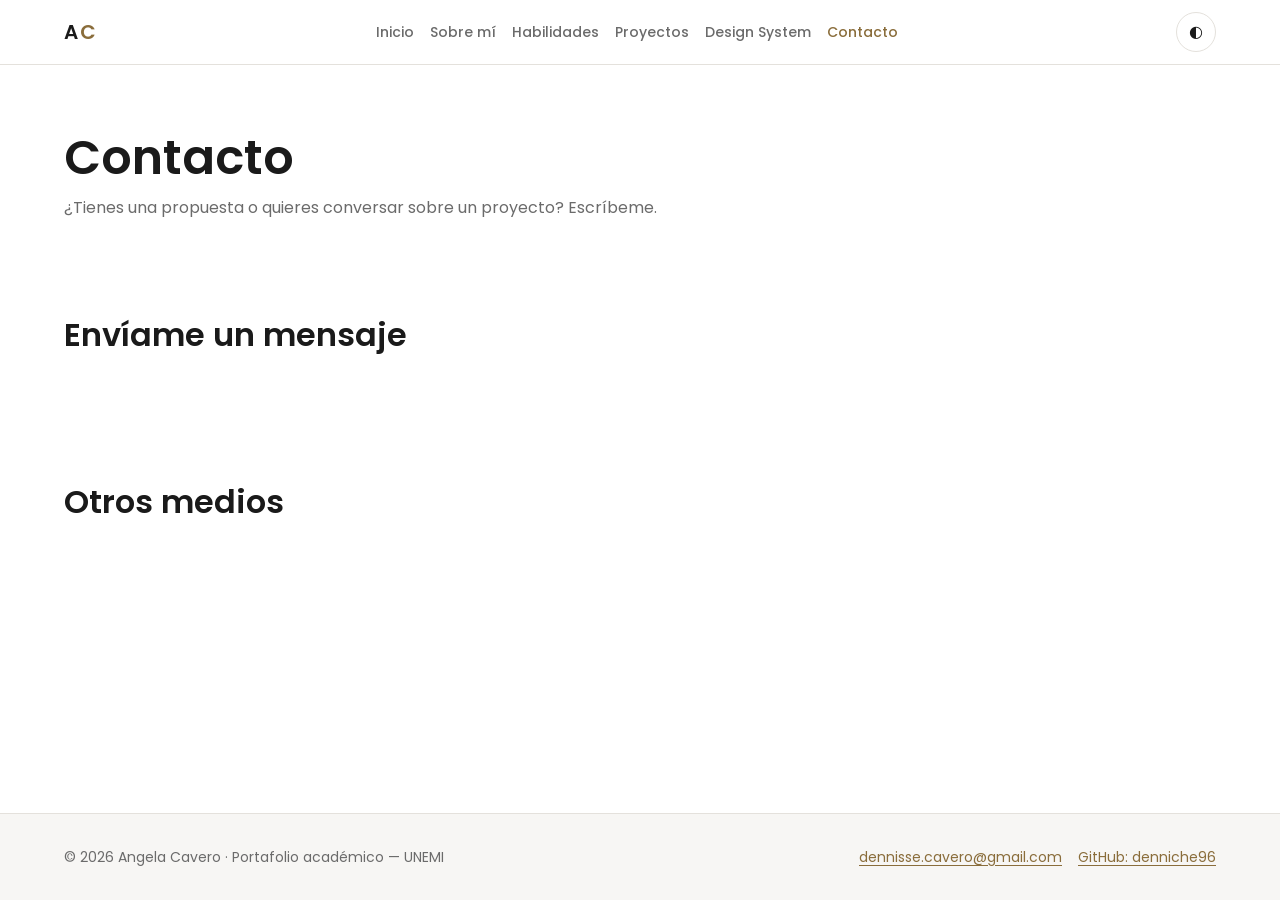
==== contacto.html @ da80fa1f "Estructura inicial del proyecto Páginas base con HTML semántico y SEO, sistema de variables CSS, est" ====
<!DOCTYPE html>
<html lang="es">
<head>
  <meta charset="UTF-8">
  <meta name="viewport" content="width=device-width, initial-scale=1">
  <title>Contacto | Angela Cavero</title>
  <meta name="description" content="Contacta a Angela Cavero, estudiante de Ingeniería en Software, mediante el formulario o su correo profesional.">
  <meta name="author" content="Angela Cavero">

  <!-- Open Graph -->
  <meta property="og:type" content="website">
  <meta property="og:title" content="Contacto | Angela Cavero">
  <meta property="og:description" content="Escríbeme para colaborar en proyectos o conversar sobre desarrollo web.">
  <meta property="og:image" content="img/avatar.svg">
  <meta property="og:locale" content="es_EC">

  <link rel="icon" href="img/favicon.svg" type="image/svg+xml">

  <link rel="preconnect" href="https://fonts.googleapis.com">
  <link rel="preconnect" href="https://fonts.gstatic.com" crossorigin>
  <link rel="stylesheet" href="https://fonts.googleapis.com/css2?family=Poppins:wght@400;500;600&display=swap">

  <link rel="stylesheet" href="css/variables.css">
  <link rel="stylesheet" href="css/style.css">
  <script src="js/main.js" defer></script>
</head>
<body>
  <a class="skip-link" href="#contenido">Saltar al contenido principal</a>

  <header class="site-header">
    <nav class="navbar container" aria-label="Navegación principal">
      <a class="navbar__logo" href="index.html" aria-label="Angela Cavero, ir al inicio">A<span>C</span></a>

      <ul class="navbar__menu" id="menu-principal">
        <li><a class="navbar__link" href="index.html">Inicio</a></li>
        <li><a class="navbar__link" href="sobre-mi.html">Sobre mí</a></li>
        <li><a class="navbar__link" href="skills.html">Habilidades</a></li>
        <li><a class="navbar__link" href="proyectos.html">Proyectos</a></li>
        <li><a class="navbar__link" href="design-system.html">Design System</a></li>
        <li><a class="navbar__link" href="contacto.html" aria-current="page">Contacto</a></li>
      </ul>

      <div class="navbar__actions">
        <button class="icon-button theme-toggle" type="button" aria-label="Activar modo oscuro" aria-pressed="false">◐</button>
        <button class="icon-button navbar__toggle" type="button" aria-label="Abrir menú" aria-expanded="false" aria-controls="menu-principal">☰</button>
      </div>
    </nav>
  </header>

  <main id="contenido">
    <header class="page-header container">
      <h1>Contacto</h1>
      <p class="text-muted">¿Tienes una propuesta o quieres conversar sobre un proyecto? Escríbeme.</p>
    </header>

    <section class="section container" aria-labelledby="formulario-titulo">
      <h2 id="formulario-titulo">Envíame un mensaje</h2>
      <!-- Paso 4: formulario (nombre, correo, mensaje) con <label> asociados -->
    </section>

    <aside class="section container" aria-labelledby="otros-medios-titulo">
      <h2 id="otros-medios-titulo">Otros medios</h2>
      <!-- Paso 4: correo profesional y GitHub -->
    </aside>
  </main>

  <footer class="site-footer">
    <div class="container site-footer__inner">
      <p>&copy; 2026 Angela Cavero · Portafolio académico — UNEMI</p>
      <ul class="site-footer__links">
        <li><a href="mailto:dennisse.cavero@gmail.com">dennisse.cavero@gmail.com</a></li>
        <li><a href="https://github.com/denniche96" target="_blank" rel="noopener noreferrer">GitHub: denniche96</a></li>
      </ul>
    </div>
  </footer>
</body>
</html>
---- css/variables.css ----
/* ==========================================================================
   variables.css — Sistema visual del portafolio (Design Tokens)
   Todo color, tipografía, espaciado, borde y sombra del sitio sale de aquí.
   ========================================================================== */

:root {
  /* Colores */
  --color-primary: #8a6d3b;        /* dorado envejecido - acento */
  --color-primary-hover: #735a2f;
  --color-secondary: #2b2b2b;      /* gris carbón */
  --color-background: #ffffff;
  --color-surface: #f7f6f4;
  --color-border: #e4e1dc;
  --color-text: #1a1a1a;
  --color-text-muted: #6b6b6b;
  --color-on-primary: #ffffff;
  --color-success: #2e7d32;
  --color-error: #c62828;

  /* Tipografía */
  --font-primary: 'Poppins', 'Segoe UI', Arial, sans-serif;
  --font-size-sm: 0.875rem;
  --font-size-base: 1rem;
  --font-size-lg: 1.25rem;
  --font-size-h3: 1.375rem;
  --font-size-h2: clamp(1.5rem, 1.2rem + 1.5vw, 2rem);
  --font-size-h1: clamp(2rem, 1.5rem + 2.5vw, 3rem);
  --font-weight-regular: 400;
  --font-weight-medium: 500;
  --font-weight-bold: 600;
  --line-height-base: 1.6;
  --line-height-heading: 1.2;

  /* Espaciado */
  --space-xs: 0.25rem;
  --space-sm: 0.5rem;
  --space-md: 1rem;
  --space-lg: 2rem;
  --space-xl: 4rem;

  /* Bordes y radios */
  --border-width: 1px;
  --radius-sm: 0.5rem;
  --radius-md: 1rem;
  --radius-full: 999px;

  /* Sombras */
  --shadow-card: 0 4px 12px rgb(0 0 0 / 0.08);
  --shadow-card-hover: 0 8px 20px rgb(0 0 0 / 0.12);

  /* Tamaños relevantes */
  --container-max: 72rem;
  --header-height: 4rem;
  --avatar-size: clamp(8rem, 6rem + 10vw, 14rem);

  /* Transiciones */
  --transition-base: 0.2s ease;
}

/* Modo oscuro: mismas variables, otros valores (se activa desde main.js) */
[data-theme="dark"] {
  --color-primary: #c9a86a;
  --color-primary-hover: #d8bb85;
  --color-secondary: #e6e6e6;
  --color-background: #121212;
  --color-surface: #1e1e1e;
  --color-border: #333333;
  --color-text: #f0f0f0;
  --color-text-muted: #a3a3a3;
  --color-on-primary: #121212;
  --color-success: #66bb6a;
  --color-error: #ef5350;

  --shadow-card: 0 4px 12px rgb(0 0 0 / 0.4);
  --shadow-card-hover: 0 8px 20px rgb(0 0 0 / 0.5);
}
---- css/style.css ----
/* ==========================================================================
   style.css — Estilos base y componentes del portafolio
   Depende de variables.css (cargar antes).
   ========================================================================== */

/* ---------- Reset básico ---------- */
*,
*::before,
*::after {
  box-sizing: border-box;
}

* {
  margin: 0;
}

html {
  scroll-behavior: smooth;
}

body {
  min-height: 100vh;
  display: flex;
  flex-direction: column;
  font-family: var(--font-primary);
  font-size: var(--font-size-base);
  line-height: var(--line-height-base);
  color: var(--color-text);
  background-color: var(--color-background);
  transition: background-color var(--transition-base), color var(--transition-base);
}

img,
svg {
  display: block;
  max-width: 100%;
  height: auto;
}

input,
textarea,
button {
  font: inherit;
}

ul[role="list"] {
  list-style: none;
  padding: 0;
}

/* ---------- Tipografía ---------- */
h1,
h2,
h3 {
  line-height: var(--line-height-heading);
  font-weight: var(--font-weight-bold);
  color: var(--color-text);
}

h1 { font-size: var(--font-size-h1); }
h2 { font-size: var(--font-size-h2); }
h3 { font-size: var(--font-size-h3); }

a {
  color: var(--color-primary);
  text-underline-offset: 0.2em;
  transition: color var(--transition-base);
}

a:hover {
  color: var(--color-primary-hover);
}

:focus-visible {
  outline: 2px solid var(--color-primary);
  outline-offset: 2px;
}

.text-muted {
  color: var(--color-text-muted);
}

/* ---------- Layout ---------- */
.container {
  width: min(100% - 2 * var(--space-md), var(--container-max));
  margin-inline: auto;
}

main {
  flex: 1;
}

.section {
  padding-block: var(--space-xl);
}

.section--surface {
  background-color: var(--color-surface);
}

.page-header {
  padding-block: var(--space-xl) var(--space-lg);
}

.page-header p {
  margin-top: var(--space-sm);
  max-width: 60ch;
}

/* Oculto visualmente pero legible por lectores de pantalla */
.visually-hidden {
  position: absolute;
  width: 1px;
  height: 1px;
  overflow: hidden;
  clip-path: inset(50%);
  white-space: nowrap;
}

/* Enlace para saltar al contenido (accesibilidad) */
.skip-link {
  position: absolute;
  top: -100%;
  left: var(--space-md);
  padding: var(--space-sm) var(--space-md);
  background-color: var(--color-primary);
  color: var(--color-on-primary);
  border-radius: var(--radius-sm);
  z-index: 100;
}

.skip-link:focus {
  top: var(--space-sm);
}

/* ---------- Componente: Navbar ---------- */
.site-header {
  position: sticky;
  top: 0;
  z-index: 50;
  background-color: var(--color-background);
  border-bottom: var(--border-width) solid var(--color-border);
}

.navbar {
  min-height: var(--header-height);
  display: flex;
  align-items: center;
  justify-content: space-between;
  gap: var(--space-md);
}

.navbar__logo {
  font-size: var(--font-size-lg);
  font-weight: var(--font-weight-bold);
  letter-spacing: 0.1em;
  color: var(--color-text);
  text-decoration: none;
}

.navbar__logo span {
  color: var(--color-primary);
}

.navbar__menu {
  display: flex;
  flex-wrap: wrap;
  gap: var(--space-md);
  list-style: none;
  padding: 0;
}

.navbar__link {
  color: var(--color-text-muted);
  text-decoration: none;
  font-weight: var(--font-weight-medium);
  font-size: var(--font-size-sm);
}

.navbar__link:hover,
.navbar__link[aria-current="page"] {
  color: var(--color-primary);
}

.navbar__actions {
  display: flex;
  align-items: center;
  gap: var(--space-sm);
}

.icon-button {
  display: inline-grid;
  place-items: center;
  width: 2.5rem;
  height: 2.5rem;
  border: var(--border-width) solid var(--color-border);
  border-radius: var(--radius-full);
  background-color: transparent;
  color: var(--color-text);
  cursor: pointer;
  transition: border-color var(--transition-base), color var(--transition-base);
}

.icon-button:hover {
  border-color: var(--color-primary);
  color: var(--color-primary);
}

/* El botón ☰ solo se muestra en móvil (ver media query) */
.navbar__toggle {
  display: none;
}

/* ---------- Componente: Botones ---------- */
.btn {
  display: inline-flex;
  align-items: center;
  justify-content: center;
  gap: var(--space-sm);
  padding: var(--space-sm) var(--space-lg);
  border: var(--border-width) solid var(--color-primary);
  border-radius: var(--radius-full);
  font-weight: var(--font-weight-medium);
  text-decoration: none;
  cursor: pointer;
  transition: background-color var(--transition-base), color var(--transition-base);
}

.btn--primary {
  background-color: var(--color-primary);
  color: var(--color-on-primary);
}

.btn--primary:hover {
  background-color: var(--color-primary-hover);
  border-color: var(--color-primary-hover);
  color: var(--color-on-primary);
}

.btn--secondary {
  background-color: transparent;
  color: var(--color-primary);
}

.btn--secondary:hover {
  background-color: var(--color-primary);
  color: var(--color-on-primary);
}

/* ---------- Sección: Hero (Inicio) ---------- */
.hero {
  display: grid;
  grid-template-columns: 1fr auto;
  align-items: center;
  gap: var(--space-xl);
  padding-block: var(--space-xl);
}

.hero__eyebrow {
  color: var(--color-primary);
  font-weight: var(--font-weight-medium);
  letter-spacing: 0.05em;
}

.hero__title {
  margin-top: var(--space-sm);
  font-size: var(--font-size-lg);
  font-weight: var(--font-weight-medium);
  color: var(--color-text-muted);
}

.hero__description {
  margin-top: var(--space-md);
  max-width: 55ch;
}

.hero__actions {
  display: flex;
  flex-wrap: wrap;
  gap: var(--space-md);
  margin-top: var(--space-lg);
}

.avatar {
  width: var(--avatar-size);
  border-radius: var(--radius-full);
  box-shadow: var(--shadow-card);
}

/* ---------- Componente: Footer ---------- */
.site-footer {
  padding-block: var(--space-lg);
  background-color: var(--color-surface);
  border-top: var(--border-width) solid var(--color-border);
  font-size: var(--font-size-sm);
  color: var(--color-text-muted);
}

.site-footer__inner {
  display: flex;
  flex-wrap: wrap;
  align-items: center;
  justify-content: space-between;
  gap: var(--space-md);
}

.site-footer__links {
  display: flex;
  flex-wrap: wrap;
  gap: var(--space-md);
  list-style: none;
  padding: 0;
}

/* ---------- Responsive ---------- */
@media (max-width: 48rem) {
  .navbar__toggle {
    display: inline-grid;
  }

  /* Menú colapsado en móvil; main.js alterna la clase .is-open */
  .navbar__menu {
    display: none;
    position: absolute;
    top: 100%;
    left: 0;
    right: 0;
    flex-direction: column;
    padding: var(--space-md);
    background-color: var(--color-background);
    border-bottom: var(--border-width) solid var(--color-border);
  }

  .navbar__menu.is-open {
    display: flex;
  }

  .hero {
    grid-template-columns: 1fr;
    text-align: center;
  }

  .hero__figure {
    order: -1;
    justify-self: center;
  }

  .hero__description {
    margin-inline: auto;
  }

  .hero__actions {
    justify-content: center;
  }
}

/* Respeta a quienes prefieren menos movimiento */
@media (prefers-reduced-motion: reduce) {
  html {
    scroll-behavior: auto;
  }

  *,
  *::before,
  *::after {
    transition: none !important;
  }
}
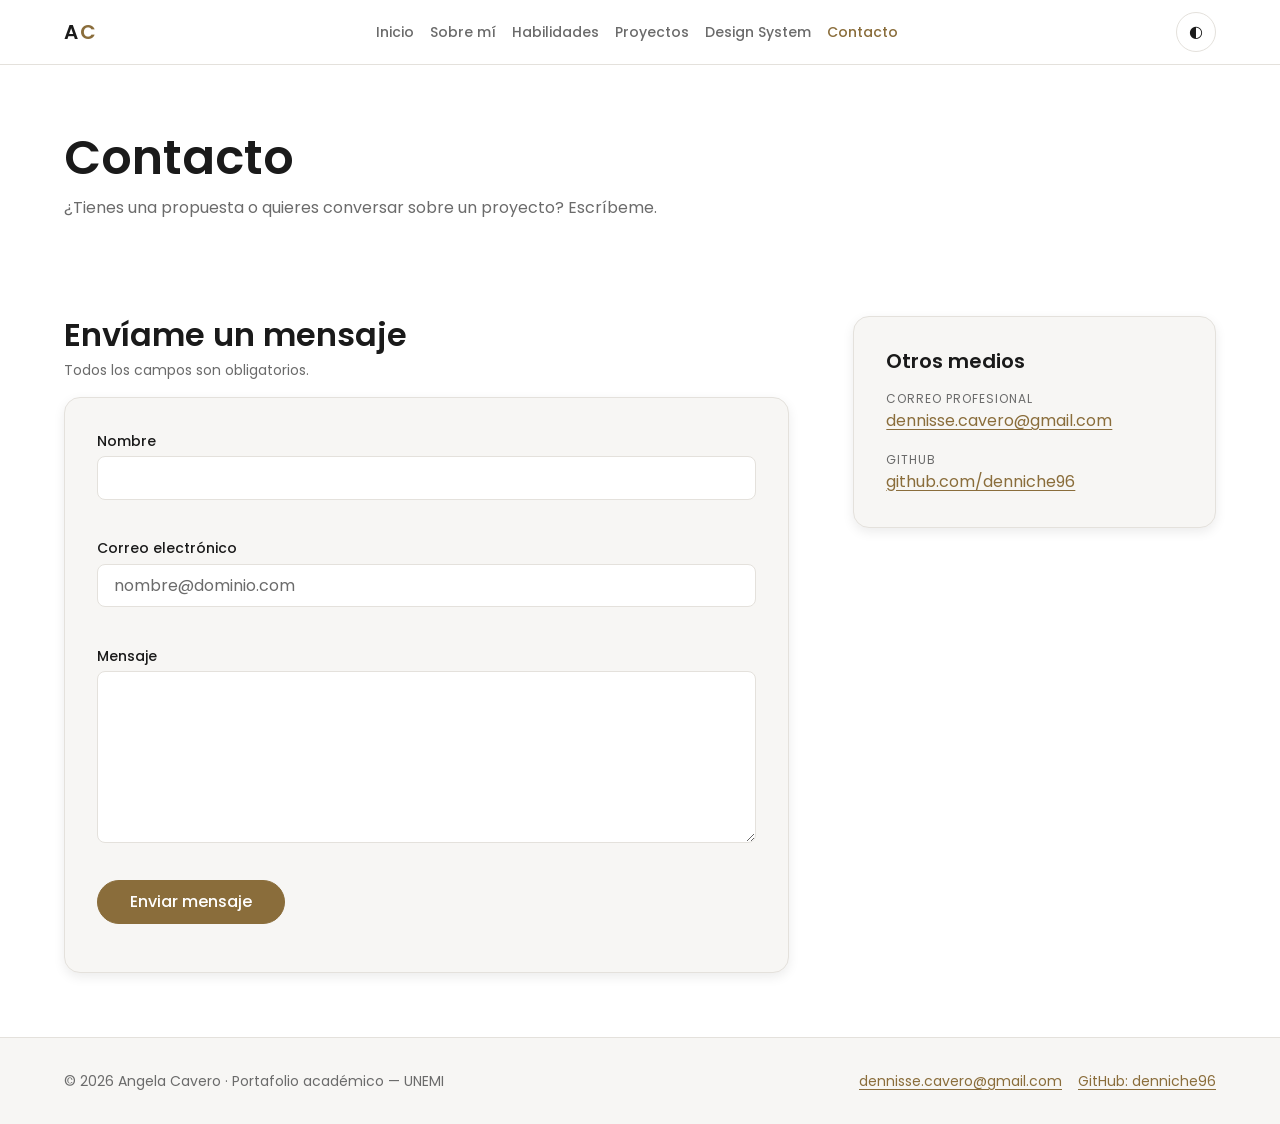
==== commit e07f8b4c: "Sección de contacto Formulario con label, input y textarea asociados, y panel con correo profesional" ====
--- a/contacto.html
+++ b/contacto.html
@@ -53,15 +53,49 @@
       <p class="text-muted">¿Tienes una propuesta o quieres conversar sobre un proyecto? Escríbeme.</p>
     </header>
 
-    <section class="section container" aria-labelledby="formulario-titulo">
-      <h2 id="formulario-titulo">Envíame un mensaje</h2>
-      <!-- Paso 4: formulario (nombre, correo, mensaje) con <label> asociados -->
-    </section>
+    <div class="section container contact">
+      <section aria-labelledby="formulario-titulo">
+        <h2 id="formulario-titulo">Envíame un mensaje</h2>
+        <p class="text-muted contact__note">Todos los campos son obligatorios.</p>
 
-    <aside class="section container" aria-labelledby="otros-medios-titulo">
-      <h2 id="otros-medios-titulo">Otros medios</h2>
-      <!-- Paso 4: correo profesional y GitHub -->
-    </aside>
+        <form class="card form" id="contact-form" action="mailto:dennisse.cavero@gmail.com" method="post" enctype="text/plain">
+          <div class="form__field">
+            <label class="form__label" for="nombre">Nombre</label>
+            <input class="form__input" id="nombre" name="nombre" type="text" autocomplete="name" required minlength="3" maxlength="80" aria-describedby="nombre-error">
+            <p class="form__error" id="nombre-error"></p>
+          </div>
+
+          <div class="form__field">
+            <label class="form__label" for="correo">Correo electrónico</label>
+            <input class="form__input" id="correo" name="correo" type="email" autocomplete="email" required maxlength="120" placeholder="nombre@dominio.com" aria-describedby="correo-error">
+            <p class="form__error" id="correo-error"></p>
+          </div>
+
+          <div class="form__field">
+            <label class="form__label" for="mensaje">Mensaje</label>
+            <textarea class="form__input form__textarea" id="mensaje" name="mensaje" rows="6" required minlength="10" maxlength="1000" aria-describedby="mensaje-error"></textarea>
+            <p class="form__error" id="mensaje-error"></p>
+          </div>
+
+          <button class="btn btn--primary" type="submit">Enviar mensaje</button>
+          <p class="form__status" role="status"></p>
+        </form>
+      </section>
+
+      <aside class="card contact__aside" aria-labelledby="otros-medios-titulo">
+        <h2 id="otros-medios-titulo">Otros medios</h2>
+        <ul class="contact-links" role="list">
+          <li>
+            <span class="contact-links__label">Correo profesional</span>
+            <a href="mailto:dennisse.cavero@gmail.com">dennisse.cavero@gmail.com</a>
+          </li>
+          <li>
+            <span class="contact-links__label">GitHub</span>
+            <a href="https://github.com/denniche96" target="_blank" rel="noopener noreferrer">github.com/denniche96</a>
+          </li>
+        </ul>
+      </aside>
+    </div>
   </main>
 
   <footer class="site-footer">
--- a/css/variables.css
+++ b/css/variables.css
@@ -19,6 +19,7 @@
 
   /* Tipografía */
   --font-primary: 'Poppins', 'Segoe UI', Arial, sans-serif;
+  --font-size-xs: 0.75rem;
   --font-size-sm: 0.875rem;
   --font-size-base: 1rem;
   --font-size-lg: 1.25rem;
--- a/css/style.css
+++ b/css/style.css
@@ -46,6 +46,11 @@
 ul[role="list"] {
   list-style: none;
   padding: 0;
+}
+
+/* Asegura que el atributo hidden gane sobre cualquier display (filtro de proyectos) */
+[hidden] {
+  display: none !important;
 }
 
 /* ---------- Tipografía ---------- */
@@ -287,6 +292,382 @@
   box-shadow: var(--shadow-card);
 }
 
+/* ---------- Componente: Card (base reutilizable) ---------- */
+.card {
+  padding: var(--space-lg);
+  background-color: var(--color-surface);
+  border: var(--border-width) solid var(--color-border);
+  border-radius: var(--radius-md);
+  box-shadow: var(--shadow-card);
+}
+
+/* En secciones con fondo surface, la card usa el fondo principal */
+.section--surface .card {
+  background-color: var(--color-background);
+}
+
+/* ---------- Sección: Sobre mí ---------- */
+.about {
+  display: grid;
+  grid-template-columns: 2fr 1fr;
+  align-items: start;
+  gap: var(--space-xl);
+}
+
+.about__text h2 {
+  margin-bottom: var(--space-md);
+}
+
+.about__text p + p {
+  margin-top: var(--space-md);
+}
+
+.facts h3 {
+  margin-bottom: var(--space-md);
+  font-size: var(--font-size-lg);
+}
+
+.facts__list {
+  display: flex;
+  flex-direction: column;
+  gap: var(--space-md);
+}
+
+.facts__list dt {
+  font-size: var(--font-size-xs);
+  text-transform: uppercase;
+  letter-spacing: 0.08em;
+  color: var(--color-text-muted);
+}
+
+.facts__list dd {
+  margin: 0;
+  font-weight: var(--font-weight-medium);
+  overflow-wrap: anywhere;
+}
+
+.education {
+  max-width: 40rem;
+  margin-top: var(--space-lg);
+  border-left: 4px solid var(--color-primary);
+}
+
+.education__header {
+  display: flex;
+  flex-wrap: wrap;
+  align-items: center;
+  justify-content: space-between;
+  gap: var(--space-sm);
+  margin-bottom: var(--space-sm);
+}
+
+/* ---------- Componente: Llamado a la acción ---------- */
+.cta {
+  text-align: center;
+}
+
+.cta p {
+  margin-top: var(--space-sm);
+}
+
+.cta__actions {
+  display: flex;
+  flex-wrap: wrap;
+  justify-content: center;
+  gap: var(--space-md);
+  margin-top: var(--space-lg);
+}
+
+/* ---------- Componente: Badge ---------- */
+.badge {
+  display: inline-block;
+  padding: var(--space-xs) var(--space-sm);
+  border: var(--border-width) solid var(--color-primary);
+  border-radius: var(--radius-full);
+  font-size: var(--font-size-xs);
+  font-weight: var(--font-weight-medium);
+  line-height: 1.2;
+  color: var(--color-primary);
+  white-space: nowrap;
+}
+
+/* ---------- Componente: Grupo de skills (Habilidades) ---------- */
+.skills-grid {
+  display: grid;
+  grid-template-columns: repeat(auto-fit, minmax(min(100%, 20rem), 1fr));
+  gap: var(--space-lg);
+}
+
+.skill-group__title {
+  padding-bottom: var(--space-sm);
+  margin-bottom: var(--space-md);
+  border-bottom: 2px solid var(--color-primary);
+}
+
+.skill-list {
+  display: flex;
+  flex-direction: column;
+  gap: var(--space-md);
+}
+
+.skill {
+  display: flex;
+  align-items: flex-start;
+  gap: var(--space-md);
+}
+
+.skill__icon {
+  flex-shrink: 0;
+  display: grid;
+  place-items: center;
+  width: 3rem;
+  height: 3rem;
+  border-radius: var(--radius-sm);
+  background-color: var(--color-background);
+  border: var(--border-width) solid var(--color-border);
+  color: var(--color-primary);
+  font-size: var(--font-size-xs);
+  font-weight: var(--font-weight-bold);
+  letter-spacing: 0.03em;
+}
+
+.skill__name {
+  font-size: var(--font-size-base);
+  font-weight: var(--font-weight-bold);
+}
+
+.skill__description {
+  margin-block: var(--space-xs) var(--space-sm);
+  font-size: var(--font-size-sm);
+  color: var(--color-text-muted);
+}
+
+/* ---------- Componente: Tag de tecnología ---------- */
+.tag-list {
+  display: flex;
+  flex-wrap: wrap;
+  gap: var(--space-sm);
+}
+
+.tag {
+  padding: var(--space-xs) var(--space-sm);
+  border-radius: var(--radius-sm);
+  background-color: var(--color-surface);
+  border: var(--border-width) solid var(--color-border);
+  font-size: var(--font-size-xs);
+  font-weight: var(--font-weight-medium);
+  color: var(--color-text);
+}
+
+/* ---------- Componente: Filtro de proyectos ---------- */
+.filter {
+  display: flex;
+  flex-wrap: wrap;
+  gap: var(--space-sm);
+}
+
+.filter__button {
+  padding: var(--space-xs) var(--space-md);
+  border: var(--border-width) solid var(--color-border);
+  border-radius: var(--radius-full);
+  background-color: transparent;
+  color: var(--color-text-muted);
+  font-size: var(--font-size-sm);
+  font-weight: var(--font-weight-medium);
+  cursor: pointer;
+  transition: background-color var(--transition-base), color var(--transition-base), border-color var(--transition-base);
+}
+
+.filter__button:hover {
+  border-color: var(--color-primary);
+  color: var(--color-primary);
+}
+
+.filter__button.is-active {
+  background-color: var(--color-primary);
+  border-color: var(--color-primary);
+  color: var(--color-on-primary);
+}
+
+.filter__status {
+  margin-block: var(--space-md) var(--space-lg);
+  font-size: var(--font-size-sm);
+}
+
+/* ---------- Componente: Card de proyecto ---------- */
+.projects-grid {
+  display: grid;
+  grid-template-columns: repeat(auto-fill, minmax(min(100%, 20rem), 1fr));
+  gap: var(--space-lg);
+}
+
+.project-card {
+  display: flex;
+  flex-direction: column;
+  padding: 0;
+  overflow: hidden;
+  background-color: var(--color-background);
+  transition: box-shadow var(--transition-base), transform var(--transition-base);
+}
+
+.project-card:hover {
+  box-shadow: var(--shadow-card-hover);
+  transform: translateY(-2px);
+}
+
+.project-card__media img {
+  width: 100%;
+  aspect-ratio: 16 / 9;
+  object-fit: cover;
+  border-bottom: var(--border-width) solid var(--color-border);
+}
+
+.project-card__body {
+  flex: 1;
+  display: flex;
+  flex-direction: column;
+  align-items: flex-start;
+  gap: var(--space-sm);
+  padding: var(--space-lg);
+}
+
+.project-card__body h3 {
+  font-size: var(--font-size-lg);
+}
+
+.project-card__problem {
+  font-size: var(--font-size-sm);
+  color: var(--color-text-muted);
+}
+
+.project-card__problem strong {
+  color: var(--color-text);
+  font-weight: var(--font-weight-medium);
+}
+
+.project-card__body .tag-list {
+  margin-top: var(--space-sm);
+}
+
+.project-card__footer {
+  display: flex;
+  flex-wrap: wrap;
+  justify-content: space-between;
+  gap: var(--space-sm);
+  padding: var(--space-md) var(--space-lg);
+  border-top: var(--border-width) solid var(--color-border);
+  font-size: var(--font-size-xs);
+  color: var(--color-text-muted);
+}
+
+/* ---------- Sección: Contacto ---------- */
+.contact {
+  display: grid;
+  grid-template-columns: 2fr 1fr;
+  align-items: start;
+  gap: var(--space-xl);
+}
+
+.contact__note {
+  margin-block: var(--space-xs) var(--space-md);
+  font-size: var(--font-size-sm);
+}
+
+.contact__aside h2 {
+  margin-bottom: var(--space-md);
+  font-size: var(--font-size-lg);
+}
+
+.contact-links {
+  display: flex;
+  flex-direction: column;
+  gap: var(--space-md);
+}
+
+.contact-links li {
+  display: flex;
+  flex-direction: column;
+}
+
+.contact-links a {
+  overflow-wrap: anywhere;
+}
+
+.contact-links__label {
+  font-size: var(--font-size-xs);
+  text-transform: uppercase;
+  letter-spacing: 0.08em;
+  color: var(--color-text-muted);
+}
+
+/* ---------- Componente: Formulario (input / textarea) ---------- */
+.form {
+  display: flex;
+  flex-direction: column;
+  align-items: flex-start;
+  gap: var(--space-md);
+}
+
+.form__field {
+  display: flex;
+  flex-direction: column;
+  gap: var(--space-xs);
+  width: 100%;
+}
+
+.form__label {
+  font-weight: var(--font-weight-medium);
+  font-size: var(--font-size-sm);
+}
+
+.form__input {
+  width: 100%;
+  padding: var(--space-sm) var(--space-md);
+  border: var(--border-width) solid var(--color-border);
+  border-radius: var(--radius-sm);
+  background-color: var(--color-background);
+  color: var(--color-text);
+  transition: border-color var(--transition-base);
+}
+
+.form__input::placeholder {
+  color: var(--color-text-muted);
+}
+
+.form__input:focus {
+  outline: none;
+  border-color: var(--color-primary);
+  box-shadow: 0 0 0 3px rgb(138 109 59 / 0.2);
+}
+
+.form__input[aria-invalid="true"] {
+  border-color: var(--color-error);
+}
+
+.form__textarea {
+  min-height: 8rem;
+  resize: vertical;
+}
+
+.form__error {
+  min-height: 1.25em;
+  font-size: var(--font-size-sm);
+  color: var(--color-error);
+}
+
+.form__status {
+  font-size: var(--font-size-sm);
+  font-weight: var(--font-weight-medium);
+}
+
+.form__status--success {
+  color: var(--color-success);
+}
+
+.form__status--error {
+  color: var(--color-error);
+}
+
 /* ---------- Componente: Footer ---------- */
 .site-footer {
   padding-block: var(--space-lg);
@@ -352,6 +733,12 @@
   .hero__actions {
     justify-content: center;
   }
+
+  .about,
+  .contact {
+    grid-template-columns: 1fr;
+    gap: var(--space-lg);
+  }
 }
 
 /* Respeta a quienes prefieren menos movimiento */
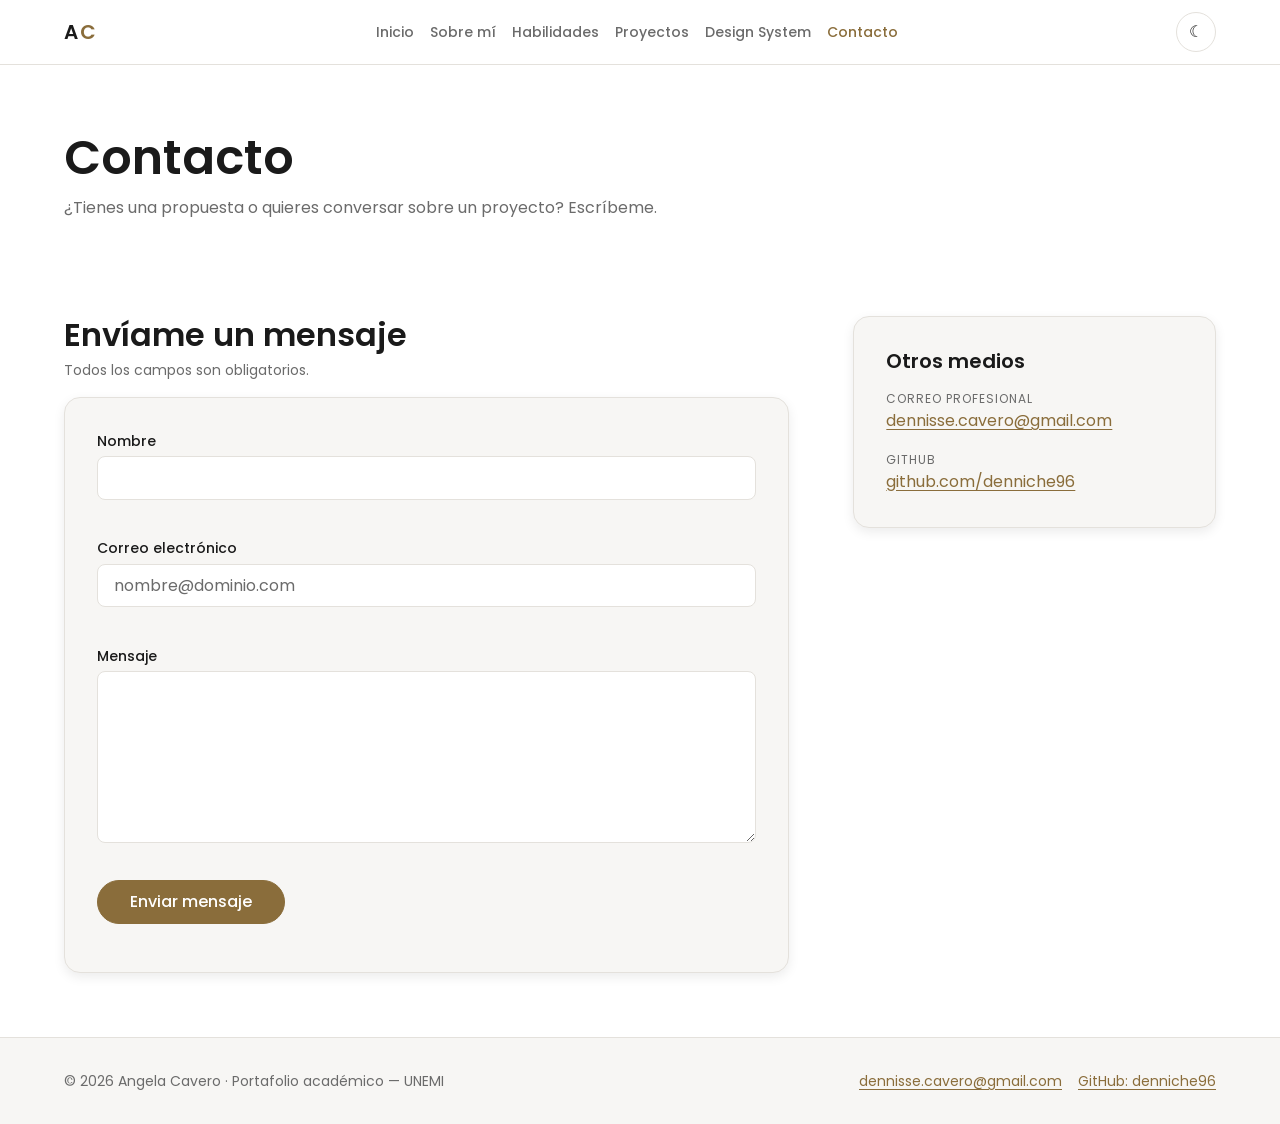
==== commit 5c6528cf: "Modo claro/oscuro con persistencia en localStorage Botón en la navbar que alterna el tema y lo recue" ====
--- a/contacto.html
+++ b/contacto.html
@@ -22,6 +22,7 @@
 
   <link rel="stylesheet" href="css/variables.css">
   <link rel="stylesheet" href="css/style.css">
+  <script src="js/theme-init.js"></script>
   <script src="js/main.js" defer></script>
 </head>
 <body>
@@ -41,7 +42,7 @@
       </ul>
 
       <div class="navbar__actions">
-        <button class="icon-button theme-toggle" type="button" aria-label="Activar modo oscuro" aria-pressed="false">◐</button>
+        <button class="icon-button theme-toggle" type="button" aria-label="Modo oscuro" aria-pressed="false" title="Cambiar entre modo claro y oscuro">☾</button>
         <button class="icon-button navbar__toggle" type="button" aria-label="Abrir menú" aria-expanded="false" aria-controls="menu-principal">☰</button>
       </div>
     </nav>
--- a/css/variables.css
+++ b/css/variables.css
@@ -54,8 +54,14 @@
   --header-height: 4rem;
   --avatar-size: clamp(8rem, 6rem + 10vw, 14rem);
 
+  /* Foco de campos de formulario */
+  --focus-ring: 0 0 0 3px rgb(138 109 59 / 0.25);
+
   /* Transiciones */
   --transition-base: 0.2s ease;
+
+  /* Controles nativos (scroll, autocompletado) acordes al tema */
+  color-scheme: light;
 }
 
 /* Modo oscuro: mismas variables, otros valores (se activa desde main.js) */
@@ -74,4 +80,7 @@
 
   --shadow-card: 0 4px 12px rgb(0 0 0 / 0.4);
   --shadow-card-hover: 0 8px 20px rgb(0 0 0 / 0.5);
+  --focus-ring: 0 0 0 3px rgb(201 168 106 / 0.3);
+
+  color-scheme: dark;
 }
--- a/css/style.css
+++ b/css/style.css
@@ -637,7 +637,7 @@
 .form__input:focus {
   outline: none;
   border-color: var(--color-primary);
-  box-shadow: 0 0 0 3px rgb(138 109 59 / 0.2);
+  box-shadow: var(--focus-ring);
 }
 
 .form__input[aria-invalid="true"] {
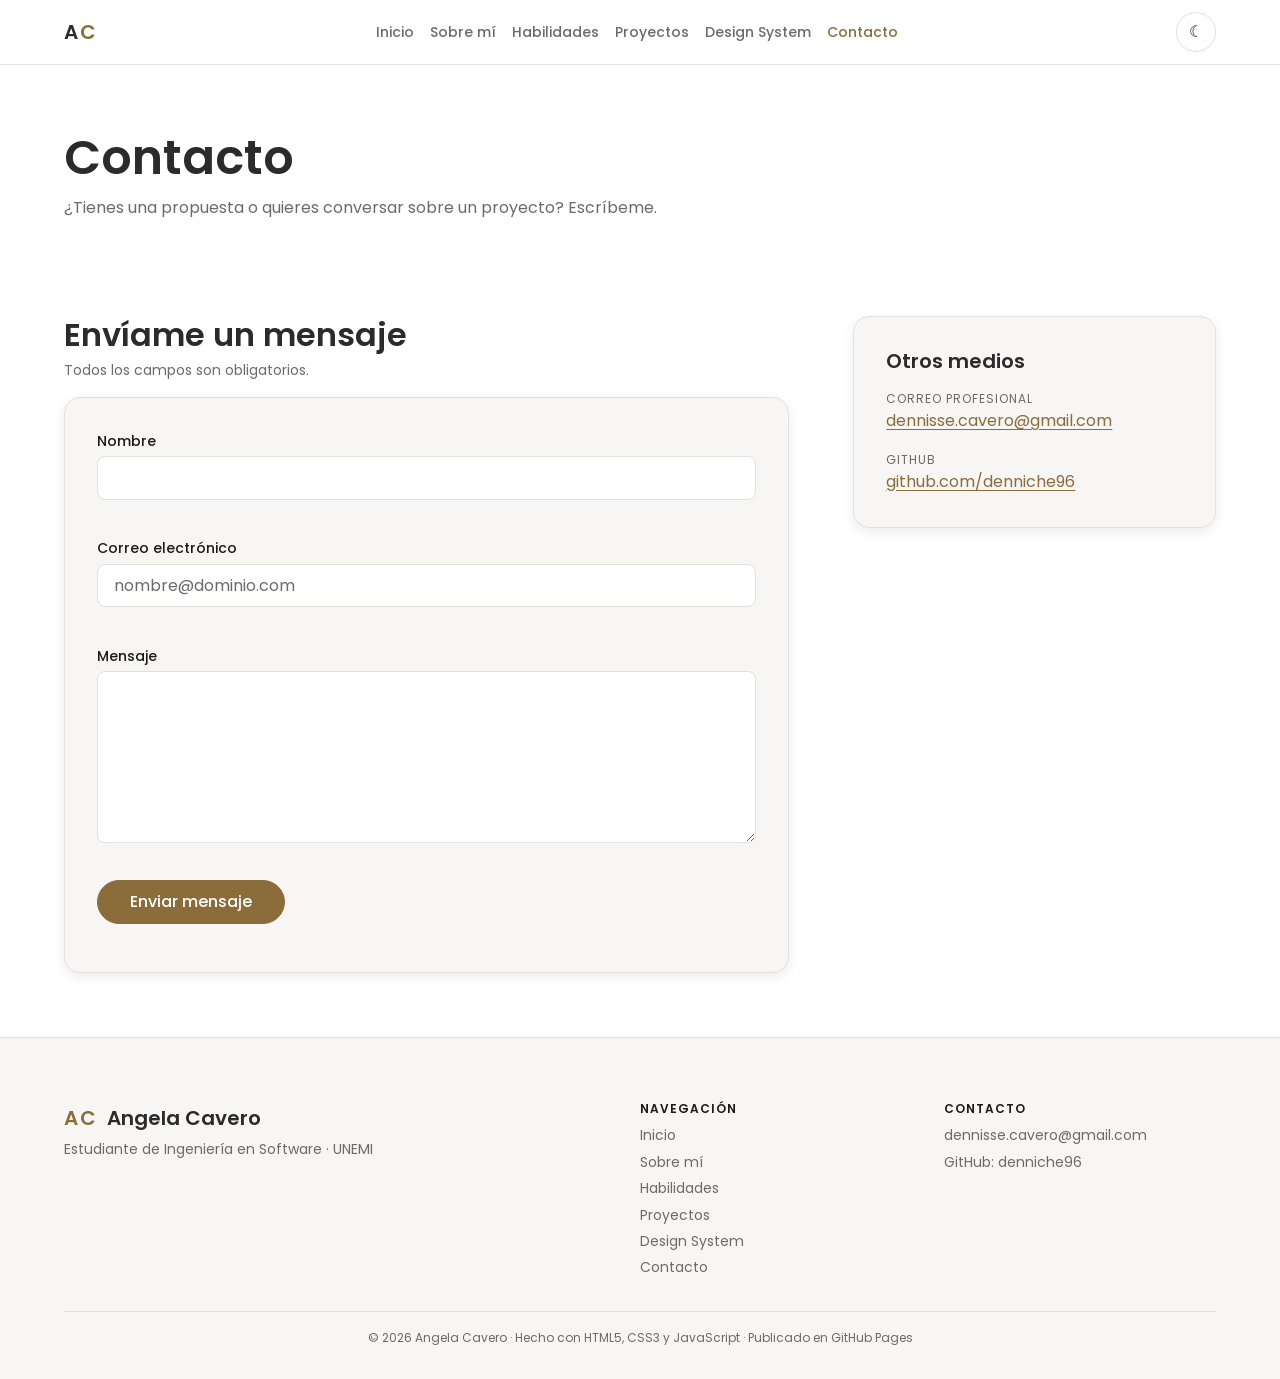
==== commit 13bec5e6: "Footer en tres columnas Marca, navegación y contacto, con una línea inferior que indica las tecnolog" ====
--- a/contacto.html
+++ b/contacto.html
@@ -100,12 +100,35 @@
   </main>
 
   <footer class="site-footer">
-    <div class="container site-footer__inner">
-      <p>&copy; 2026 Angela Cavero · Portafolio académico — UNEMI</p>
-      <ul class="site-footer__links">
-        <li><a href="mailto:dennisse.cavero@gmail.com">dennisse.cavero@gmail.com</a></li>
-        <li><a href="https://github.com/denniche96" target="_blank" rel="noopener noreferrer">GitHub: denniche96</a></li>
-      </ul>
+    <div class="container site-footer__grid">
+      <div class="site-footer__brand">
+        <p class="site-footer__logo"><span aria-hidden="true">AC</span> Angela Cavero</p>
+        <p>Estudiante de Ingeniería en Software · UNEMI</p>
+      </div>
+
+      <nav aria-labelledby="footer-nav-titulo">
+        <h2 id="footer-nav-titulo" class="site-footer__title">Navegación</h2>
+        <ul class="site-footer__list site-footer__list--nav" role="list">
+          <li><a href="index.html">Inicio</a></li>
+          <li><a href="sobre-mi.html">Sobre mí</a></li>
+          <li><a href="skills.html">Habilidades</a></li>
+          <li><a href="proyectos.html">Proyectos</a></li>
+          <li><a href="design-system.html">Design System</a></li>
+          <li><a href="contacto.html">Contacto</a></li>
+        </ul>
+      </nav>
+
+      <div>
+        <h2 class="site-footer__title">Contacto</h2>
+        <ul class="site-footer__list" role="list">
+          <li><a href="mailto:dennisse.cavero@gmail.com">dennisse.cavero@gmail.com</a></li>
+          <li><a href="https://github.com/denniche96" target="_blank" rel="noopener noreferrer">GitHub: denniche96</a></li>
+        </ul>
+      </div>
+    </div>
+
+    <div class="container site-footer__bottom">
+      <p>&copy; 2026 Angela Cavero · Hecho con HTML5, CSS3 y JavaScript · Publicado en GitHub Pages</p>
     </div>
   </footer>
 </body>
--- a/css/variables.css
+++ b/css/variables.css
@@ -19,6 +19,7 @@
 
   /* Tipografía */
   --font-primary: 'Poppins', 'Segoe UI', Arial, sans-serif;
+  --font-mono: Consolas, 'Courier New', monospace;
   --font-size-xs: 0.75rem;
   --font-size-sm: 0.875rem;
   --font-size-base: 1rem;
--- a/css/style.css
+++ b/css/style.css
@@ -54,17 +54,30 @@
 }
 
 /* ---------- Tipografía ---------- */
+/* Las clases .text-h* permiten mostrar el estilo de un encabezado sin
+   romper la jerarquía (se usan en el Design System) */
 h1,
 h2,
-h3 {
+h3,
+.text-h1,
+.text-h2,
+.text-h3 {
   line-height: var(--line-height-heading);
   font-weight: var(--font-weight-bold);
-  color: var(--color-text);
-}
-
-h1 { font-size: var(--font-size-h1); }
-h2 { font-size: var(--font-size-h2); }
-h3 { font-size: var(--font-size-h3); }
+  color: var(--color-secondary);
+}
+
+h1, .text-h1 { font-size: var(--font-size-h1); }
+h2, .text-h2 { font-size: var(--font-size-h2); }
+h3, .text-h3 { font-size: var(--font-size-h3); }
+
+code {
+  padding: 0.1em 0.35em;
+  border-radius: var(--radius-sm);
+  background-color: var(--color-surface);
+  font-family: var(--font-mono);
+  font-size: 0.85em;
+}
 
 a {
   color: var(--color-primary);
@@ -159,7 +172,7 @@
   font-size: var(--font-size-lg);
   font-weight: var(--font-weight-bold);
   letter-spacing: 0.1em;
-  color: var(--color-text);
+  color: var(--color-secondary);
   text-decoration: none;
 }
 
@@ -292,6 +305,46 @@
   box-shadow: var(--shadow-card);
 }
 
+/* ---------- Componente: Card de resumen (Inicio) ---------- */
+.highlights {
+  display: grid;
+  grid-template-columns: repeat(auto-fit, minmax(min(100%, 14rem), 1fr));
+  gap: var(--space-lg);
+}
+
+.highlight {
+  display: flex;
+  flex-direction: column;
+  gap: var(--space-xs);
+  height: 100%;
+  color: var(--color-text);
+  text-decoration: none;
+  transition: box-shadow var(--transition-base), transform var(--transition-base);
+}
+
+.highlight:hover {
+  color: var(--color-text);
+  box-shadow: var(--shadow-card-hover);
+  transform: translateY(-2px);
+}
+
+.highlight__value {
+  font-size: var(--font-size-h2);
+  font-weight: var(--font-weight-bold);
+  line-height: var(--line-height-heading);
+  color: var(--color-primary);
+}
+
+.highlight__label {
+  font-weight: var(--font-weight-bold);
+  color: var(--color-secondary);
+}
+
+.highlight__text {
+  font-size: var(--font-size-sm);
+  color: var(--color-text-muted);
+}
+
 /* ---------- Componente: Card (base reutilizable) ---------- */
 .card {
   padding: var(--space-lg);
@@ -668,29 +721,252 @@
   color: var(--color-error);
 }
 
+/* ---------- Página: Design System ---------- */
+.ds-toc {
+  margin-top: var(--space-lg);
+}
+
+.ds-toc__list {
+  display: flex;
+  flex-wrap: wrap;
+  gap: var(--space-sm) var(--space-lg);
+}
+
+.ds-intro {
+  margin-block: var(--space-sm) var(--space-lg);
+  max-width: 65ch;
+}
+
+/* Colores */
+.ds-swatches {
+  display: grid;
+  grid-template-columns: repeat(auto-fill, minmax(min(100%, 12rem), 1fr));
+  gap: var(--space-lg);
+}
+
+.swatch figcaption {
+  display: flex;
+  flex-direction: column;
+  gap: var(--space-xs);
+  margin-top: var(--space-sm);
+  font-size: var(--font-size-sm);
+}
+
+.swatch figcaption code {
+  align-self: flex-start;
+}
+
+.swatch figcaption span {
+  color: var(--color-text-muted);
+  font-size: var(--font-size-xs);
+}
+
+.swatch__color {
+  height: 5rem;
+  border-radius: var(--radius-md);
+  border: var(--border-width) solid var(--color-border);
+}
+
+.swatch--primary       { background-color: var(--color-primary); }
+.swatch--primary-hover { background-color: var(--color-primary-hover); }
+.swatch--secondary     { background-color: var(--color-secondary); }
+.swatch--background    { background-color: var(--color-background); }
+.swatch--surface       { background-color: var(--color-surface); }
+.swatch--border        { background-color: var(--color-border); }
+.swatch--text          { background-color: var(--color-text); }
+.swatch--text-muted    { background-color: var(--color-text-muted); }
+.swatch--on-primary    { background-color: var(--color-on-primary); }
+.swatch--success       { background-color: var(--color-success); }
+.swatch--error         { background-color: var(--color-error); }
+
+/* Tipografía */
+.ds-type__row {
+  display: grid;
+  grid-template-columns: minmax(12rem, 1fr) 3fr;
+  align-items: baseline;
+  gap: var(--space-md);
+  padding-block: var(--space-md);
+  border-bottom: var(--border-width) solid var(--color-border);
+}
+
+.ds-type__row dt {
+  font-size: var(--font-size-xs);
+  color: var(--color-text-muted);
+}
+
+.ds-type__row dd {
+  margin: 0;
+  min-width: 0;
+}
+
+.ds-sample-sm {
+  font-size: var(--font-size-sm);
+}
+
+/* Espaciado */
+.ds-spacing {
+  display: flex;
+  flex-direction: column;
+  gap: var(--space-md);
+}
+
+.ds-spacing__row {
+  display: grid;
+  grid-template-columns: 7rem 8rem 1fr;
+  align-items: center;
+  gap: var(--space-md);
+  font-size: var(--font-size-sm);
+}
+
+.ds-spacing__row code {
+  justify-self: start;
+}
+
+.ds-spacing__bar {
+  height: 1rem;
+  border-radius: var(--radius-sm);
+  background-color: var(--color-primary);
+}
+
+.ds-spacing__bar--xs { width: var(--space-xs); }
+.ds-spacing__bar--sm { width: var(--space-sm); }
+.ds-spacing__bar--md { width: var(--space-md); }
+.ds-spacing__bar--lg { width: var(--space-lg); }
+.ds-spacing__bar--xl { width: var(--space-xl); }
+
+/* Bordes y sombras */
+.ds-shapes {
+  display: grid;
+  grid-template-columns: repeat(auto-fill, minmax(min(100%, 10rem), 1fr));
+  gap: var(--space-lg);
+}
+
+.ds-shape {
+  display: grid;
+  place-items: center;
+  min-height: 8rem;
+  padding: var(--space-md);
+  border: var(--border-width) solid var(--color-border);
+  background-color: var(--color-background);
+  text-align: center;
+  font-size: var(--font-size-xs);
+  color: var(--color-text-muted);
+}
+
+.ds-shape--radius-sm   { border-radius: var(--radius-sm); }
+.ds-shape--radius-md   { border-radius: var(--radius-md); }
+.ds-shape--radius-full { border-radius: var(--radius-full); }
+.ds-shape--shadow      { border-radius: var(--radius-md); box-shadow: var(--shadow-card); }
+.ds-shape--shadow-hover { border-radius: var(--radius-md); box-shadow: var(--shadow-card-hover); }
+
+/* Componentes */
+.ds-component + .ds-component {
+  margin-top: var(--space-xl);
+}
+
+.ds-component > p {
+  margin-block: var(--space-sm) var(--space-md);
+  font-size: var(--font-size-sm);
+}
+
+.ds-preview {
+  display: flex;
+  flex-wrap: wrap;
+  align-items: center;
+  gap: var(--space-md);
+  padding: var(--space-lg);
+  border: 2px dashed var(--color-border);
+  border-radius: var(--radius-md);
+  background-color: var(--color-background);
+}
+
+.ds-preview--block {
+  display: block;
+}
+
+.ds-preview--grid {
+  display: grid;
+  grid-template-columns: repeat(auto-fill, minmax(min(100%, 20rem), 1fr));
+  align-items: start;
+}
+
+.ds-preview--flush {
+  padding: 0;
+  overflow: hidden;
+}
+
+/* En la vista de ejemplo el menú se muestra siempre en línea */
+.ds-preview .navbar__menu {
+  display: flex;
+  position: static;
+  flex-direction: row;
+  padding: 0;
+  border: 0;
+  background-color: transparent;
+}
+
+.ds-avatar-sm {
+  width: 6rem;
+}
+
 /* ---------- Componente: Footer ---------- */
 .site-footer {
-  padding-block: var(--space-lg);
+  padding-block: var(--space-xl) var(--space-lg);
   background-color: var(--color-surface);
   border-top: var(--border-width) solid var(--color-border);
   font-size: var(--font-size-sm);
   color: var(--color-text-muted);
 }
 
-.site-footer__inner {
-  display: flex;
-  flex-wrap: wrap;
-  align-items: center;
-  justify-content: space-between;
-  gap: var(--space-md);
-}
-
-.site-footer__links {
-  display: flex;
-  flex-wrap: wrap;
-  gap: var(--space-md);
-  list-style: none;
-  padding: 0;
+.site-footer__grid {
+  display: grid;
+  grid-template-columns: 2fr 1fr 1fr;
+  gap: var(--space-lg);
+}
+
+.site-footer__logo {
+  margin-bottom: var(--space-xs);
+  font-size: var(--font-size-lg);
+  font-weight: var(--font-weight-bold);
+  color: var(--color-secondary);
+}
+
+.site-footer__logo span {
+  margin-right: var(--space-xs);
+  letter-spacing: 0.1em;
+  color: var(--color-primary);
+}
+
+.site-footer__title {
+  margin-bottom: var(--space-sm);
+  font-size: var(--font-size-xs);
+  text-transform: uppercase;
+  letter-spacing: 0.08em;
+  color: var(--color-text);
+}
+
+.site-footer__list {
+  display: flex;
+  flex-direction: column;
+  gap: var(--space-xs);
+}
+
+.site-footer__list a {
+  color: var(--color-text-muted);
+  text-decoration: none;
+  overflow-wrap: anywhere;
+}
+
+.site-footer__list a:hover {
+  color: var(--color-primary);
+}
+
+.site-footer__bottom {
+  margin-top: var(--space-lg);
+  padding-top: var(--space-md);
+  border-top: var(--border-width) solid var(--color-border);
+  text-align: center;
+  font-size: var(--font-size-xs);
 }
 
 /* ---------- Responsive ---------- */
@@ -739,6 +1015,32 @@
     grid-template-columns: 1fr;
     gap: var(--space-lg);
   }
+
+  .ds-type__row {
+    grid-template-columns: 1fr;
+    gap: var(--space-xs);
+  }
+
+  .ds-spacing__row {
+    grid-template-columns: 6rem 1fr;
+  }
+
+  .ds-spacing__bar {
+    grid-column: 1 / -1;
+  }
+
+  .ds-preview {
+    padding: var(--space-md);
+  }
+
+  .site-footer__grid {
+    grid-template-columns: 1fr;
+  }
+
+  .site-footer__list--nav {
+    display: grid;
+    grid-template-columns: repeat(2, 1fr);
+  }
 }
 
 /* Respeta a quienes prefieren menos movimiento */
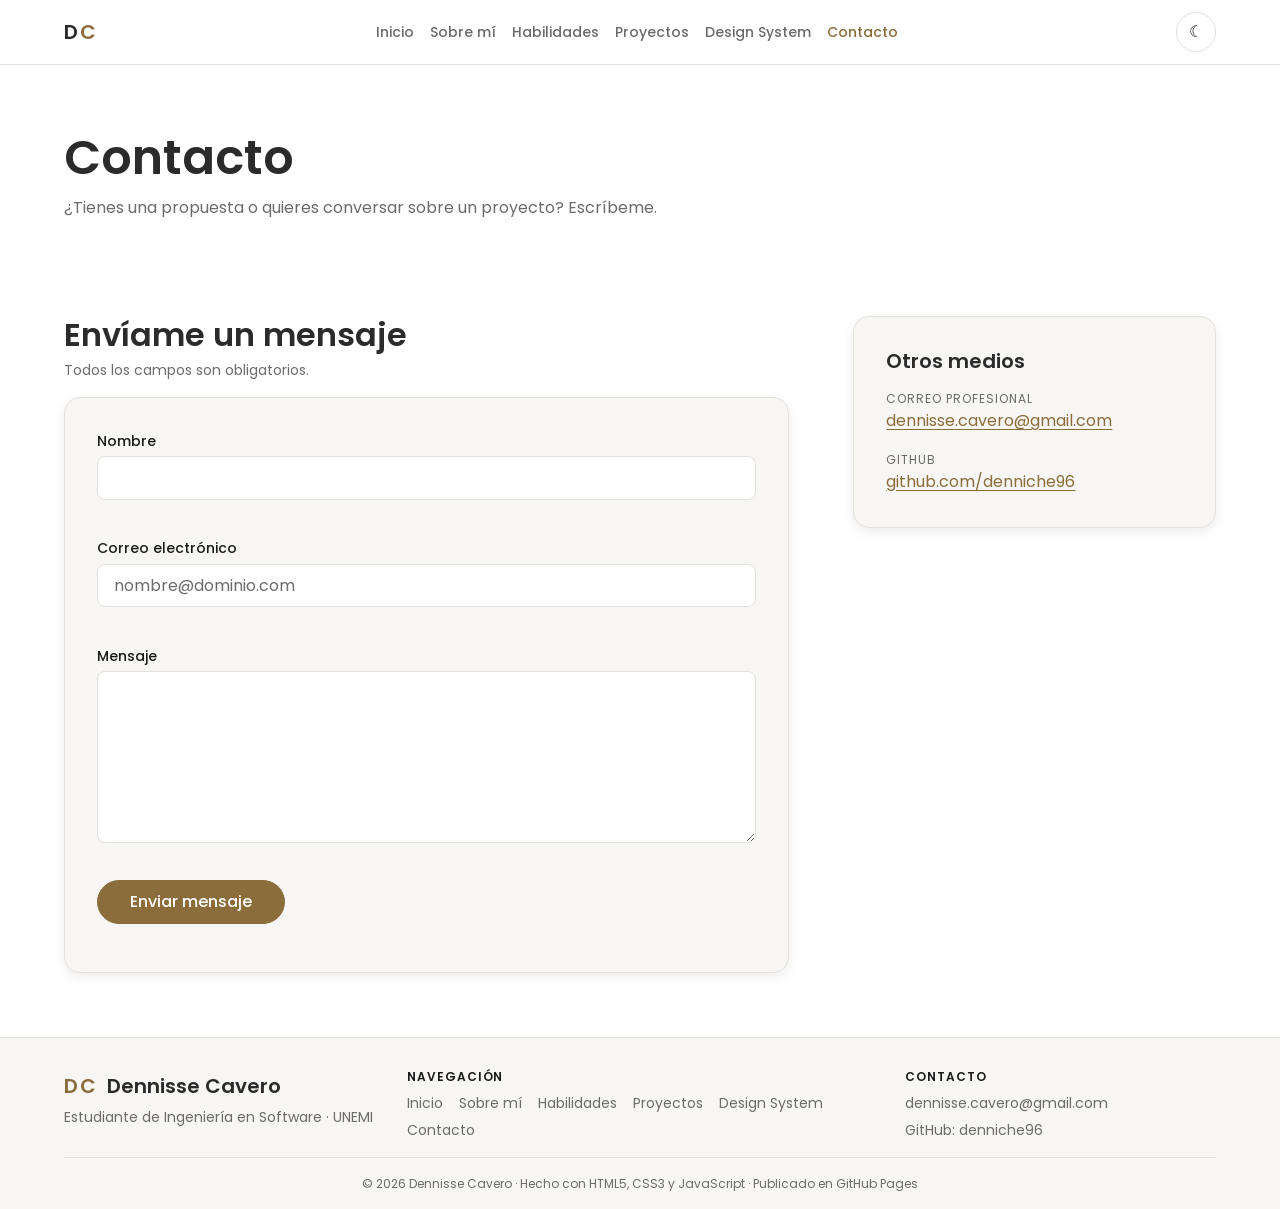
==== commit 7380b0d1: "Usa Dennisse Cavero como nombre para mostrar Cambia el nombre visible en todas las páginas, SEO y fo" ====
--- a/contacto.html
+++ b/contacto.html
@@ -3,13 +3,13 @@
 <head>
   <meta charset="UTF-8">
   <meta name="viewport" content="width=device-width, initial-scale=1">
-  <title>Contacto | Angela Cavero</title>
-  <meta name="description" content="Contacta a Angela Cavero, estudiante de Ingeniería en Software, mediante el formulario o su correo profesional.">
-  <meta name="author" content="Angela Cavero">
+  <title>Contacto | Dennisse Cavero</title>
+  <meta name="description" content="Contacta a Dennisse Cavero, estudiante de Ingeniería en Software, mediante el formulario o su correo profesional.">
+  <meta name="author" content="Dennisse Cavero">
 
   <!-- Open Graph -->
   <meta property="og:type" content="website">
-  <meta property="og:title" content="Contacto | Angela Cavero">
+  <meta property="og:title" content="Contacto | Dennisse Cavero">
   <meta property="og:description" content="Escríbeme para colaborar en proyectos o conversar sobre desarrollo web.">
   <meta property="og:image" content="img/avatar.svg">
   <meta property="og:locale" content="es_EC">
@@ -30,7 +30,7 @@
 
   <header class="site-header">
     <nav class="navbar container" aria-label="Navegación principal">
-      <a class="navbar__logo" href="index.html" aria-label="Angela Cavero, ir al inicio">A<span>C</span></a>
+      <a class="navbar__logo" href="index.html" aria-label="Dennisse Cavero, ir al inicio">D<span>C</span></a>
 
       <ul class="navbar__menu" id="menu-principal">
         <li><a class="navbar__link" href="index.html">Inicio</a></li>
@@ -102,7 +102,7 @@
   <footer class="site-footer">
     <div class="container site-footer__grid">
       <div class="site-footer__brand">
-        <p class="site-footer__logo"><span aria-hidden="true">AC</span> Angela Cavero</p>
+        <p class="site-footer__logo"><span aria-hidden="true">DC</span> Dennisse Cavero</p>
         <p>Estudiante de Ingeniería en Software · UNEMI</p>
       </div>
 
@@ -128,7 +128,7 @@
     </div>
 
     <div class="container site-footer__bottom">
-      <p>&copy; 2026 Angela Cavero · Hecho con HTML5, CSS3 y JavaScript · Publicado en GitHub Pages</p>
+      <p>&copy; 2026 Dennisse Cavero · Hecho con HTML5, CSS3 y JavaScript · Publicado en GitHub Pages</p>
     </div>
   </footer>
 </body>
--- a/css/style.css
+++ b/css/style.css
@@ -911,7 +911,7 @@
 
 /* ---------- Componente: Footer ---------- */
 .site-footer {
-  padding-block: var(--space-xl) var(--space-lg);
+  padding-block: var(--space-lg) var(--space-md);
   background-color: var(--color-surface);
   border-top: var(--border-width) solid var(--color-border);
   font-size: var(--font-size-sm);
@@ -920,7 +920,7 @@
 
 .site-footer__grid {
   display: grid;
-  grid-template-columns: 2fr 1fr 1fr;
+  grid-template-columns: 1fr 1.5fr 1fr;
   gap: var(--space-lg);
 }
 
@@ -951,6 +951,13 @@
   gap: var(--space-xs);
 }
 
+/* La navegación va en línea para que el footer sea más bajo */
+.site-footer__list--nav {
+  flex-direction: row;
+  flex-wrap: wrap;
+  column-gap: var(--space-md);
+}
+
 .site-footer__list a {
   color: var(--color-text-muted);
   text-decoration: none;
@@ -962,7 +969,7 @@
 }
 
 .site-footer__bottom {
-  margin-top: var(--space-lg);
+  margin-top: var(--space-md);
   padding-top: var(--space-md);
   border-top: var(--border-width) solid var(--color-border);
   text-align: center;
@@ -1036,11 +1043,6 @@
   .site-footer__grid {
     grid-template-columns: 1fr;
   }
-
-  .site-footer__list--nav {
-    display: grid;
-    grid-template-columns: repeat(2, 1fr);
-  }
 }
 
 /* Respeta a quienes prefieren menos movimiento */
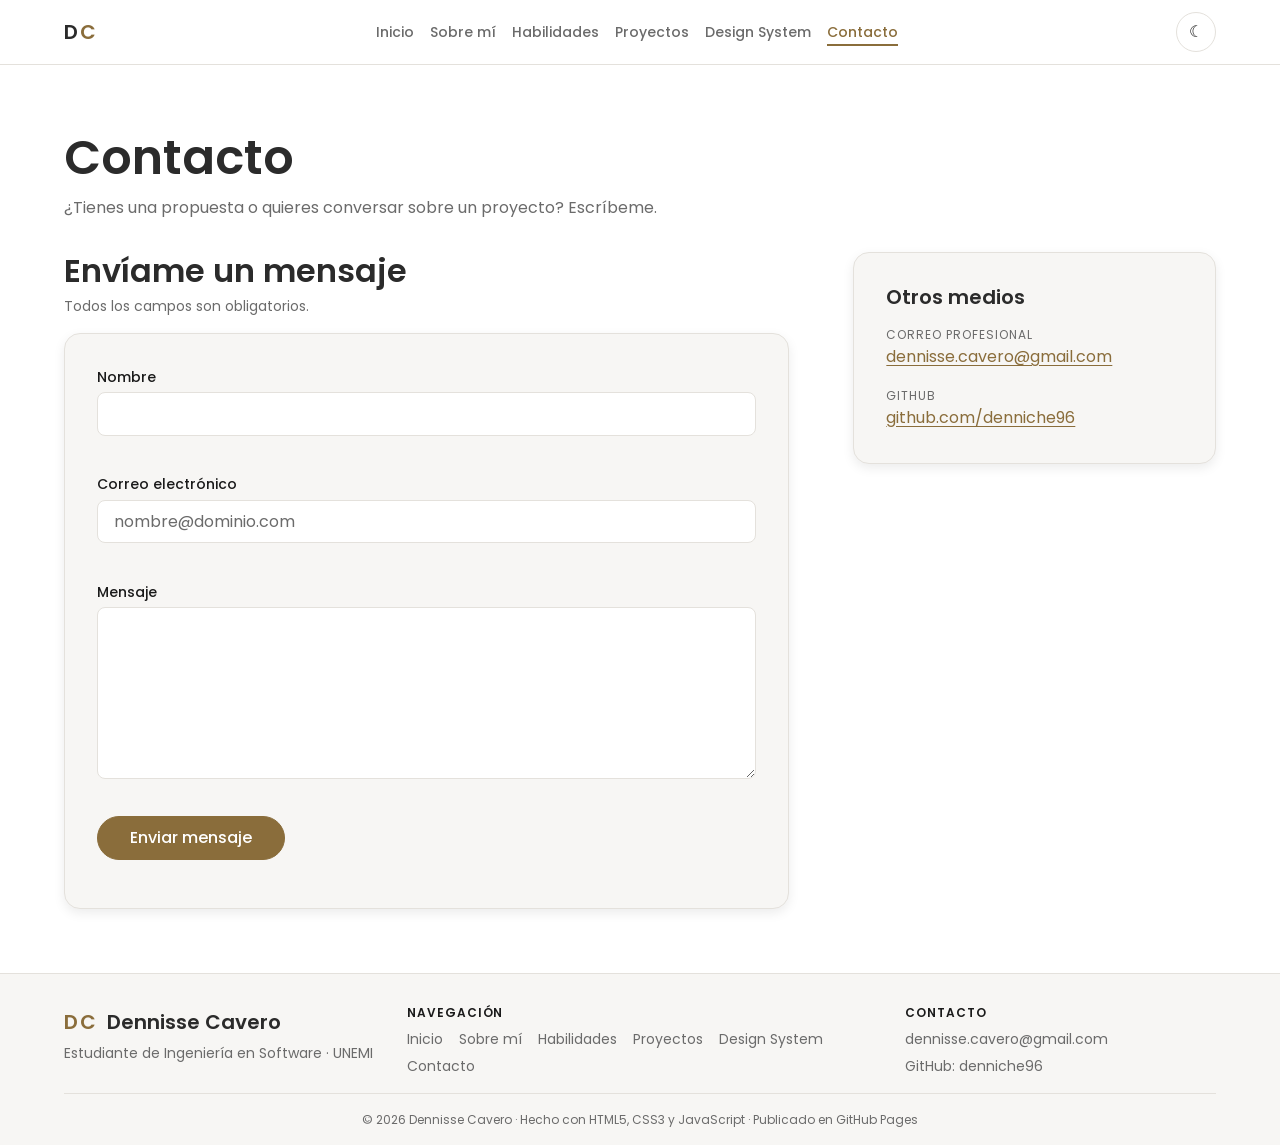
==== commit 7cbfb5b2: "Revisión final: SEO, accesibilidad y ajustes visuales URL canónica, og:url e imagen PNG para redes; " ====
--- a/contacto.html
+++ b/contacto.html
@@ -11,9 +11,15 @@
   <meta property="og:type" content="website">
   <meta property="og:title" content="Contacto | Dennisse Cavero">
   <meta property="og:description" content="Escríbeme para colaborar en proyectos o conversar sobre desarrollo web.">
-  <meta property="og:image" content="img/avatar.svg">
+  <meta property="og:url" content="https://denniche96.github.io/portafolio-web/contacto.html">
+  <meta property="og:image" content="https://denniche96.github.io/portafolio-web/img/og-image.png">
+  <meta property="og:image:width" content="1200">
+  <meta property="og:image:height" content="630">
+  <meta property="og:image:alt" content="Tarjeta del portafolio de Dennisse Cavero, estudiante de Ingeniería en Software">
+  <meta name="twitter:card" content="summary_large_image">
   <meta property="og:locale" content="es_EC">
 
+  <link rel="canonical" href="https://denniche96.github.io/portafolio-web/contacto.html">
   <link rel="icon" href="img/favicon.svg" type="image/svg+xml">
 
   <link rel="preconnect" href="https://fonts.googleapis.com">
@@ -85,7 +91,7 @@
 
       <aside class="card contact__aside" aria-labelledby="otros-medios-titulo">
         <h2 id="otros-medios-titulo">Otros medios</h2>
-        <ul class="contact-links" role="list">
+        <ul class="contact-links">
           <li>
             <span class="contact-links__label">Correo profesional</span>
             <a href="mailto:dennisse.cavero@gmail.com">dennisse.cavero@gmail.com</a>
@@ -108,7 +114,7 @@
 
       <nav aria-labelledby="footer-nav-titulo">
         <h2 id="footer-nav-titulo" class="site-footer__title">Navegación</h2>
-        <ul class="site-footer__list site-footer__list--nav" role="list">
+        <ul class="site-footer__list site-footer__list--nav">
           <li><a href="index.html">Inicio</a></li>
           <li><a href="sobre-mi.html">Sobre mí</a></li>
           <li><a href="skills.html">Habilidades</a></li>
@@ -120,7 +126,7 @@
 
       <div>
         <h2 class="site-footer__title">Contacto</h2>
-        <ul class="site-footer__list" role="list">
+        <ul class="site-footer__list">
           <li><a href="mailto:dennisse.cavero@gmail.com">dennisse.cavero@gmail.com</a></li>
           <li><a href="https://github.com/denniche96" target="_blank" rel="noopener noreferrer">GitHub: denniche96</a></li>
         </ul>
--- a/css/style.css
+++ b/css/style.css
@@ -43,7 +43,14 @@
   font: inherit;
 }
 
-ul[role="list"] {
+/* Listas usadas como componentes (sin viñetas) */
+.highlights,
+.skill-list,
+.tag-list,
+.contact-links,
+.site-footer__list,
+.ds-toc__list,
+.ds-spacing {
   list-style: none;
   padding: 0;
 }
@@ -120,6 +127,11 @@
   padding-block: var(--space-xl) var(--space-lg);
 }
 
+/* La primera sección tras el encabezado de página no repite el espacio superior */
+.page-header + .section {
+  padding-top: 0;
+}
+
 .page-header p {
   margin-top: var(--space-sm);
   max-width: 60ch;
@@ -198,6 +210,13 @@
 .navbar__link:hover,
 .navbar__link[aria-current="page"] {
   color: var(--color-primary);
+}
+
+/* Subrayado que marca la página actual */
+.navbar__link[aria-current="page"] {
+  text-decoration: underline;
+  text-decoration-thickness: 2px;
+  text-underline-offset: 0.5em;
 }
 
 .navbar__actions {
@@ -588,12 +607,14 @@
   font-size: var(--font-size-lg);
 }
 
-.project-card__problem {
-  font-size: var(--font-size-sm);
-  color: var(--color-text-muted);
-}
-
-.project-card__problem strong {
+.project-card__problem,
+.project-card__role {
+  font-size: var(--font-size-sm);
+  color: var(--color-text-muted);
+}
+
+.project-card__problem strong,
+.project-card__role strong {
   color: var(--color-text);
   font-weight: var(--font-weight-medium);
 }
